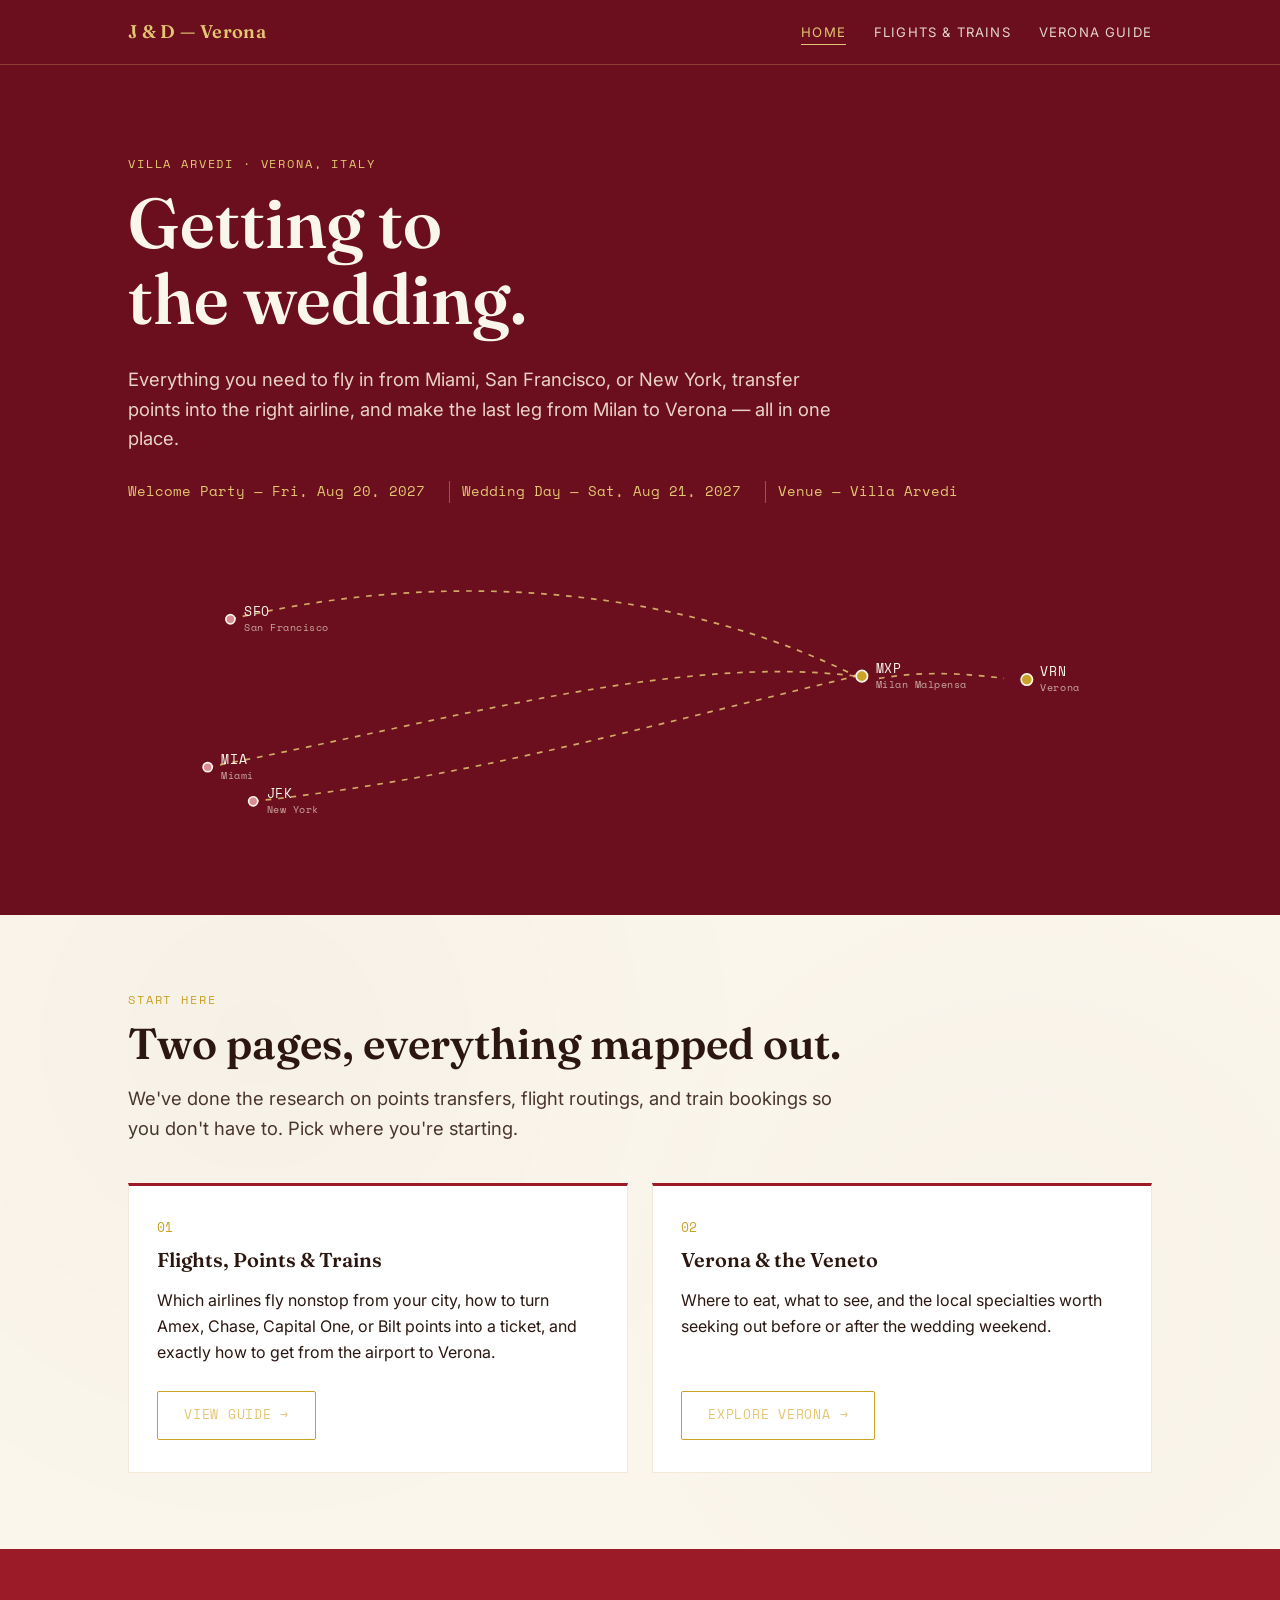
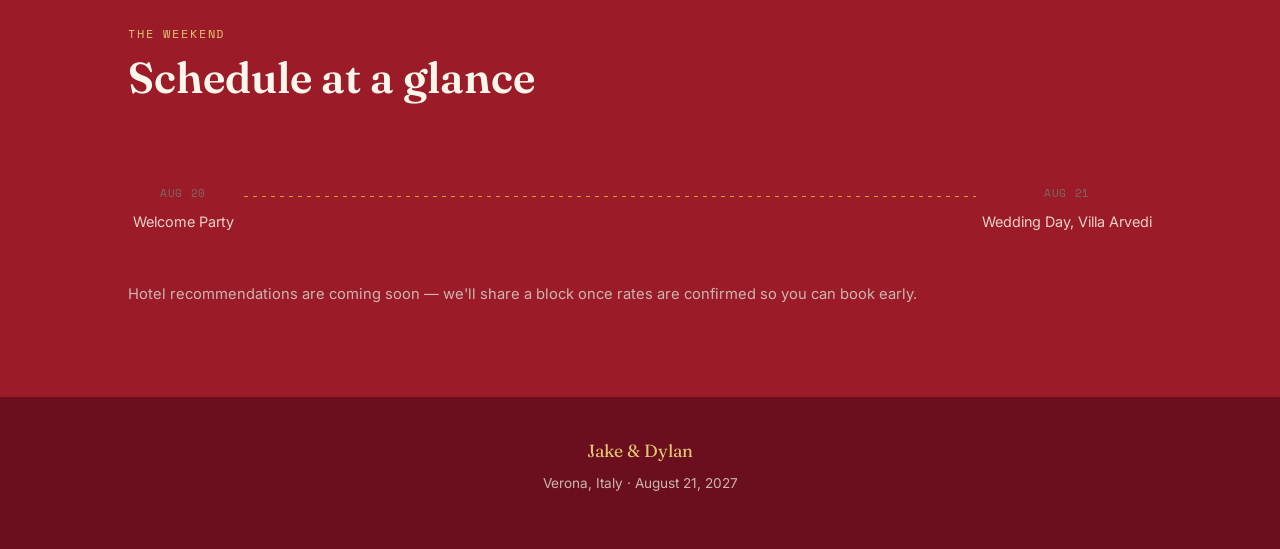
==== index.html @ f6b2df25 "Add wedding site files from Claude.ai session - Homepage with route map and schedule timeline - Trav" ====
<!DOCTYPE html>
<html lang="en">
<head>
<meta charset="UTF-8">
<meta name="viewport" content="width=device-width, initial-scale=1.0">
<title>Jake &amp; Dylan — Verona, 2027</title>
<link rel="stylesheet" href="style.css">
</head>
<body>

<nav class="site-nav">
  <div class="wrap">
    <a href="index.html" class="brand">J &amp; D — Verona</a>
    <button class="nav-toggle" id="navToggle" aria-label="Menu">Menu</button>
    <ul class="nav-links" id="navLinks">
      <li><a href="index.html" class="active">Home</a></li>
      <li><a href="travel.html">Flights &amp; Trains</a></li>
      <li><a href="verona-guide.html">Verona Guide</a></li>
    </ul>
  </div>
</nav>

<header class="hero">
  <div class="wrap">
    <p class="eyebrow on-dark">Villa Arvedi · Verona, Italy</p>
    <h1>Getting to<br>the wedding.</h1>
    <p class="lede" style="color:#e9d3c8; margin-top:18px;">Everything you need to fly in from Miami, San Francisco, or New York, transfer points into the right airline, and make the last leg from Milan to Verona — all in one place.</p>
    <div class="hero-dates">
      <span>Welcome Party — Fri, Aug 20, 2027</span>
      <span>Wedding Day — Sat, Aug 21, 2027</span>
      <span>Venue — Villa Arvedi</span>
    </div>

    <svg class="route-map" viewBox="0 0 900 260" xmlns="http://www.w3.org/2000/svg" role="img" aria-label="Flight paths from Miami, San Francisco, and New York to Milan, then train to Verona">
      <path class="path" d="M 90 60 C 300 10, 500 40, 640 110" />
      <path class="path" d="M 70 190 C 280 150, 480 90, 640 110" />
      <path class="path" d="M 110 220 C 300 200, 470 150, 640 110" />
      <path class="path" d="M 660 112 C 700 105, 740 108, 770 112" stroke-dasharray="2 4" />

      <g class="pin"><circle cx="90" cy="60" r="4"/><text x="102" y="57">SFO</text><text class="sub" x="102" y="70">San Francisco</text></g>
      <g class="pin"><circle cx="70" cy="190" r="4"/><text x="82" y="187">MIA</text><text class="sub" x="82" y="200">Miami</text></g>
      <g class="pin"><circle cx="110" cy="220" r="4"/><text x="122" y="217">JFK</text><text class="sub" x="122" y="230">New York</text></g>

      <g class="pin dest"><circle cx="645" cy="110" r="5"/><text x="657" y="107">MXP</text><text class="sub" x="657" y="120">Milan Malpensa</text></g>
      <g class="pin dest"><circle cx="790" cy="113" r="5"/><text x="802" y="110">VRN</text><text class="sub" x="802" y="123">Verona</text></g>
    </svg>
  </div>
</header>

<section class="paper-texture">
  <div class="wrap">
    <p class="eyebrow">Start here</p>
    <h2>Two pages, everything mapped out.</h2>
    <p class="lede">We've done the research on points transfers, flight routings, and train bookings so you don't have to. Pick where you're starting.</p>

    <div class="hub-grid">
      <a href="travel.html" class="hub-card">
        <span class="num">01</span>
        <h3>Flights, Points &amp; Trains</h3>
        <p>Which airlines fly nonstop from your city, how to turn Amex, Chase, Capital One, or Bilt points into a ticket, and exactly how to get from the airport to Verona.</p>
        <span class="btn" style="margin-top:auto; align-self:flex-start;">View guide →</span>
      </a>
      <a href="verona-guide.html" class="hub-card">
        <span class="num">02</span>
        <h3>Verona &amp; the Veneto</h3>
        <p>Where to eat, what to see, and the local specialties worth seeking out before or after the wedding weekend.</p>
        <span class="btn" style="margin-top:auto; align-self:flex-start;">Explore Verona →</span>
      </a>
    </div>
  </div>
</section>

<section class="section-dark">
  <div class="wrap">
    <p class="eyebrow on-dark">The weekend</p>
    <h2>Schedule at a glance</h2>
    <div class="route-timeline" style="margin-top:44px;">
      <div class="rt-node">
        <div class="code">FRI</div>
        <div class="label">Aug 20</div>
        <p style="font-family:var(--body); font-size:0.9rem; margin-top:8px; color:#e9d3c8;">Welcome Party</p>
      </div>
      <div class="rt-connector"></div>
      <div class="rt-node">
        <div class="code">SAT</div>
        <div class="label">Aug 21</div>
        <p style="font-family:var(--body); font-size:0.9rem; margin-top:8px; color:#e9d3c8;">Wedding Day, Villa Arvedi</p>
      </div>
    </div>
    <p class="pass-note" style="color:#cbb6ae;">Hotel recommendations are coming soon — we'll share a block once rates are confirmed so you can book early.</p>
  </div>
</section>

<footer>
  <div class="wrap">
    <p class="brand-mini">Jake &amp; Dylan</p>
    <p>Verona, Italy · August 21, 2027</p>
  </div>
</footer>

<script>
  document.getElementById('navToggle').addEventListener('click', function(){
    document.getElementById('navLinks').classList.toggle('open');
  });
</script>

</body>
</html>
---- style.css ----
/* ===== Jake & Dylan · Verona 2027 — shared design system ===== */

@import url('https://fonts.googleapis.com/css2?family=Fraunces:ital,opsz,wght@0,9..144,300;0,9..144,450;0,9..144,600;0,9..144,700;1,9..144,500&family=Inter:wght@400;500;600&family=Space+Mono:wght@400;700&display=swap');

:root{
  --bordeaux-deep:#6B0F1E;
  --bordeaux:#9C1B28;
  --bordeaux-bright:#C4293A;
  --paper:#FBF6EC;
  --paper-dim:#F2E9D8;
  --ink:#2B1710;
  --gold:#C9A227;
  --gold-soft:#E3C572;
  --rose:#D98A93;
  --white:#FFFFFF;

  --display:'Fraunces', serif;
  --body:'Inter', sans-serif;
  --mono:'Space Mono', monospace;

  --radius:2px;
  --max:1080px;
}

*{box-sizing:border-box;}
html{scroll-behavior:smooth;}
body{
  margin:0;
  background:var(--paper);
  color:var(--ink);
  font-family:var(--body);
  line-height:1.6;
  -webkit-font-smoothing:antialiased;
}

a{color:inherit;}

img{max-width:100%;display:block;}

.wrap{max-width:var(--max);margin:0 auto;padding:0 28px;}

/* ---------- Texture ---------- */
.paper-texture{
  background-image:
    radial-gradient(circle at 20% 20%, rgba(43,23,16,0.025) 0, transparent 45%),
    radial-gradient(circle at 80% 60%, rgba(43,23,16,0.02) 0, transparent 40%);
}

/* ---------- Nav ---------- */
.site-nav{
  background:var(--bordeaux-deep);
  color:var(--paper);
  position:sticky;
  top:0;
  z-index:50;
  border-bottom:1px solid rgba(227,197,114,0.25);
}
.site-nav .wrap{
  display:flex;
  align-items:center;
  justify-content:space-between;
  height:64px;
}
.brand{
  font-family:var(--display);
  font-weight:600;
  font-size:1.15rem;
  letter-spacing:0.02em;
  text-decoration:none;
  color:var(--gold-soft);
}
.nav-links{
  display:flex;
  gap:28px;
  list-style:none;
  margin:0;
  padding:0;
}
.nav-links a{
  text-decoration:none;
  font-size:0.82rem;
  letter-spacing:0.09em;
  text-transform:uppercase;
  color:var(--paper);
  opacity:0.85;
  transition:opacity .2s, color .2s;
  padding-bottom:4px;
  border-bottom:1px solid transparent;
}
.nav-links a:hover, .nav-links a.active{
  opacity:1;
  color:var(--gold-soft);
  border-bottom-color:var(--gold-soft);
}
.nav-toggle{display:none;}

@media(max-width:720px){
  .nav-links{
    position:fixed;
    inset:64px 0 auto 0;
    flex-direction:column;
    background:var(--bordeaux-deep);
    padding:20px 28px 28px;
    gap:16px;
    transform:translateY(-120%);
    transition:transform .3s ease;
    border-bottom:1px solid rgba(227,197,114,0.25);
  }
  .nav-links.open{transform:translateY(0);}
  .nav-toggle{
    display:block;
    background:none;
    border:1px solid var(--gold-soft);
    color:var(--gold-soft);
    font-size:0.7rem;
    letter-spacing:0.08em;
    text-transform:uppercase;
    padding:8px 12px;
    border-radius:var(--radius);
  }
}

/* ---------- Eyebrow / labels ---------- */
.eyebrow{
  font-family:var(--mono);
  font-size:0.72rem;
  letter-spacing:0.16em;
  text-transform:uppercase;
  color:var(--gold);
}
.eyebrow.on-dark{color:var(--gold-soft);}

/* ---------- Headings ---------- */
h1,h2,h3{
  font-family:var(--display);
  margin:0 0 0.4em;
  font-weight:600;
  line-height:1.08;
}
h1{font-size:clamp(2.6rem,6vw,4.4rem); font-weight:600;}
h2{font-size:clamp(1.9rem,4vw,2.7rem);}
h3{font-size:1.25rem;}
p{margin:0 0 1em;}
.lede{font-size:1.15rem; color:#4a352c; max-width:60ch;}

/* ---------- Sections ---------- */
section{padding:76px 0;}
.section-dark{background:var(--bordeaux); color:var(--paper);}
.section-dark h2, .section-dark h3{color:var(--paper);}
.section-dark .lede{color:#e9d3c8;}
.section-line{
  height:1px;
  background:linear-gradient(90deg, transparent, var(--gold), transparent);
  margin:0;
}

/* ---------- Hero ---------- */
.hero{
  background:var(--bordeaux-deep);
  color:var(--paper);
  position:relative;
  overflow:hidden;
  padding:90px 0 60px;
}
.hero .wrap{position:relative; z-index:2;}
.hero-dates{
  display:flex;
  gap:24px;
  flex-wrap:wrap;
  margin-top:28px;
  font-family:var(--mono);
  font-size:0.85rem;
  color:var(--gold-soft);
}
.hero-dates span{border-left:1px solid rgba(227,197,114,0.4); padding-left:12px;}
.hero-dates span:first-child{border-left:none; padding-left:0;}

.route-map{width:100%; height:auto; margin-top:48px;}
.route-map .path{
  fill:none;
  stroke:var(--gold-soft);
  stroke-width:1.5;
  stroke-dasharray:5 6;
  opacity:0.85;
}
.route-map .pin circle{fill:var(--rose); stroke:var(--paper); stroke-width:1.5;}
.route-map .pin.dest circle{fill:var(--gold);}
.route-map text{
  font-family:var(--mono);
  fill:var(--paper);
  font-size:11px;
  letter-spacing:0.05em;
}
.route-map .sub{fill:#c9a8a0; font-size:9px;}

/* ---------- Buttons ---------- */
.btn{
  display:inline-block;
  font-family:var(--mono);
  font-size:0.8rem;
  letter-spacing:0.06em;
  text-transform:uppercase;
  text-decoration:none;
  padding:13px 26px;
  border-radius:var(--radius);
  border:1px solid var(--gold);
  color:var(--gold-soft);
  transition:background .2s, color .2s;
}
.btn:hover{background:var(--gold); color:var(--bordeaux-deep);}
.btn.solid{background:var(--gold); color:var(--bordeaux-deep);}
.btn.solid:hover{background:var(--gold-soft);}

/* ---------- Cards grid (hub) ---------- */
.hub-grid{
  display:grid;
  grid-template-columns:repeat(auto-fit,minmax(260px,1fr));
  gap:24px;
  margin-top:40px;
}
.hub-card{
  background:var(--white);
  border:1px solid var(--paper-dim);
  border-top:3px solid var(--bordeaux);
  padding:32px 28px;
  text-decoration:none;
  color:var(--ink);
  display:flex;
  flex-direction:column;
  gap:10px;
  transition:transform .25s ease, box-shadow .25s ease;
}
.hub-card:hover{transform:translateY(-4px); box-shadow:0 18px 30px -18px rgba(74,15,28,0.35);}
.hub-card .num{font-family:var(--mono); color:var(--gold); font-size:0.8rem;}

/* ---------- Boarding pass ---------- */
.pass{
  display:grid;
  grid-template-columns:1fr auto;
  background:var(--white);
  border:1px solid var(--paper-dim);
  box-shadow:0 10px 24px -18px rgba(43,23,16,0.4);
  margin-bottom:26px;
  position:relative;
}
.pass::before, .pass::after{
  content:"";
  position:absolute;
  width:20px;height:20px;
  background:var(--paper);
  border-radius:50%;
  top:50%; transform:translateY(-50%);
}
.pass::before{left:calc(76% - 10px);}
.pass::after{left:calc(76% - 10px); display:none;}
.pass-main{padding:26px 30px;}
.pass-stub{
  padding:26px 20px;
  border-left:2px dashed var(--paper-dim);
  display:flex;
  flex-direction:column;
  justify-content:center;
  align-items:center;
  gap:6px;
  font-family:var(--mono);
  background:var(--paper);
  min-width:150px;
}
.pass-route{
  display:flex;
  align-items:center;
  gap:14px;
  font-family:var(--mono);
  font-size:1.6rem;
  color:var(--bordeaux);
  margin-bottom:6px;
}
.pass-route .arrow{color:var(--gold); font-size:1.1rem;}
.pass-issuer{
  font-family:var(--mono);
  font-size:0.72rem;
  letter-spacing:0.12em;
  text-transform:uppercase;
  color:var(--gold);
  margin-bottom:4px;
}
.pass-ratio{
  font-family:var(--mono);
  font-size:0.95rem;
  color:var(--bordeaux);
}
.pass-ratio-label{font-size:0.65rem; letter-spacing:0.1em; text-transform:uppercase; color:#7a6a60;}
.pass-note{font-size:0.92rem; color:#4a352c; margin-top:10px;}
.tag{
  display:inline-block;
  font-family:var(--mono);
  font-size:0.68rem;
  letter-spacing:0.08em;
  text-transform:uppercase;
  padding:3px 9px;
  border:1px solid var(--bordeaux);
  color:var(--bordeaux);
  margin-right:6px;
  margin-top:8px;
  border-radius:var(--radius);
}
.tag.gold{border-color:var(--gold); color:#8a6d10;}

@media(max-width:640px){
  .pass{grid-template-columns:1fr;}
  .pass-stub{border-left:none; border-top:2px dashed var(--paper-dim); flex-direction:row; justify-content:space-between;}
  .pass::before{display:none;}
}

/* ---------- Tabs ---------- */
.tabs{display:flex; gap:6px; margin:44px 0 30px; flex-wrap:wrap; border-bottom:1px solid var(--paper-dim);}
.tab-btn{
  background:none;
  border:none;
  font-family:var(--mono);
  font-size:0.8rem;
  letter-spacing:0.06em;
  text-transform:uppercase;
  color:#8a7568;
  padding:12px 4px;
  margin-right:26px;
  cursor:pointer;
  border-bottom:2px solid transparent;
}
.tab-btn.active{color:var(--bordeaux); border-bottom-color:var(--gold);}
.tab-panel{display:none;}
.tab-panel.active{display:block;}

/* ---------- Callout ---------- */
.callout{
  background:var(--paper-dim);
  border-left:3px solid var(--gold);
  padding:20px 24px;
  margin:32px 0;
  font-size:0.95rem;
}
.callout strong{color:var(--bordeaux);}

/* ---------- Steps ---------- */
.steps{list-style:none; margin:0; padding:0; counter-reset:step;}
.steps li{
  counter-increment:step;
  display:grid;
  grid-template-columns:44px 1fr;
  gap:16px;
  padding:18px 0;
  border-top:1px solid var(--paper-dim);
}
.steps li:first-child{border-top:none;}
.steps li::before{
  content:counter(step);
  font-family:var(--mono);
  font-size:0.85rem;
  color:var(--gold-soft);
  background:var(--bordeaux);
  width:32px;height:32px;
  border-radius:50%;
  display:flex; align-items:center; justify-content:center;
}

/* ---------- Timeline (train route) ---------- */
.route-timeline{
  display:flex;
  align-items:center;
  gap:0;
  flex-wrap:wrap;
  margin:36px 0;
}
.rt-node{
  text-align:center;
  font-family:var(--mono);
  min-width:110px;
}
.rt-node .code{font-size:1.5rem; color:var(--bordeaux); font-weight:700;}
.rt-node .label{font-size:0.7rem; color:#7a6a60; text-transform:uppercase; letter-spacing:0.06em;}
.rt-connector{
  flex:1;
  min-width:70px;
  height:1px;
  background:repeating-linear-gradient(90deg, var(--gold), var(--gold) 4px, transparent 4px, transparent 9px);
  position:relative;
  margin:0 6px;
}
.rt-connector .time{
  position:absolute;
  top:-22px;
  left:50%;
  transform:translateX(-50%);
  font-family:var(--mono);
  font-size:0.68rem;
  color:var(--gold);
  white-space:nowrap;
}

/* ---------- Comparison table ---------- */
.table-wrap{overflow-x:auto; margin:20px 0;}
table{width:100%; border-collapse:collapse; font-size:0.92rem;}
th,td{text-align:left; padding:12px 14px; border-bottom:1px solid var(--paper-dim);}
th{font-family:var(--mono); font-size:0.7rem; letter-spacing:0.08em; text-transform:uppercase; color:var(--bordeaux);}

/* ---------- Footer ---------- */
footer{
  background:var(--bordeaux-deep);
  color:#cbb6ae;
  padding:40px 0;
  text-align:center;
  font-size:0.85rem;
}
footer .brand-mini{font-family:var(--display); color:var(--gold-soft); font-size:1.1rem; margin-bottom:8px;}
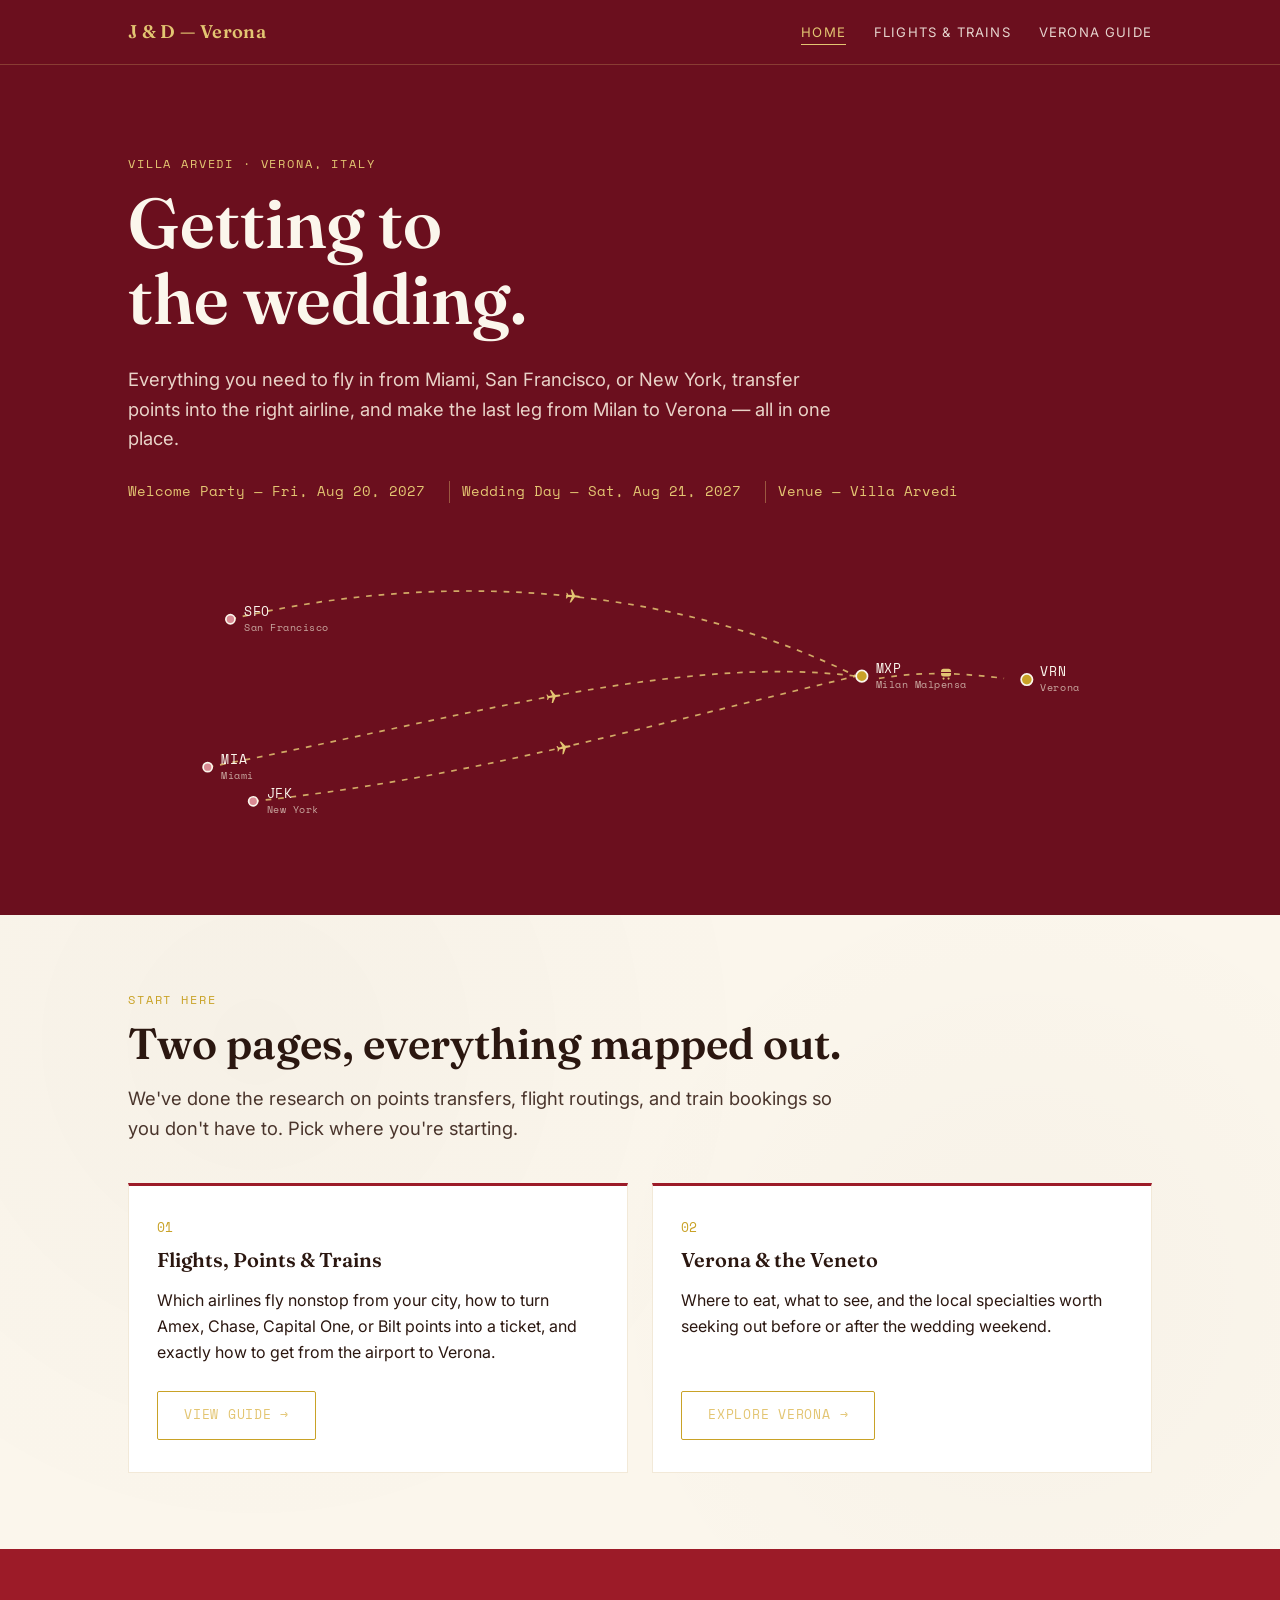
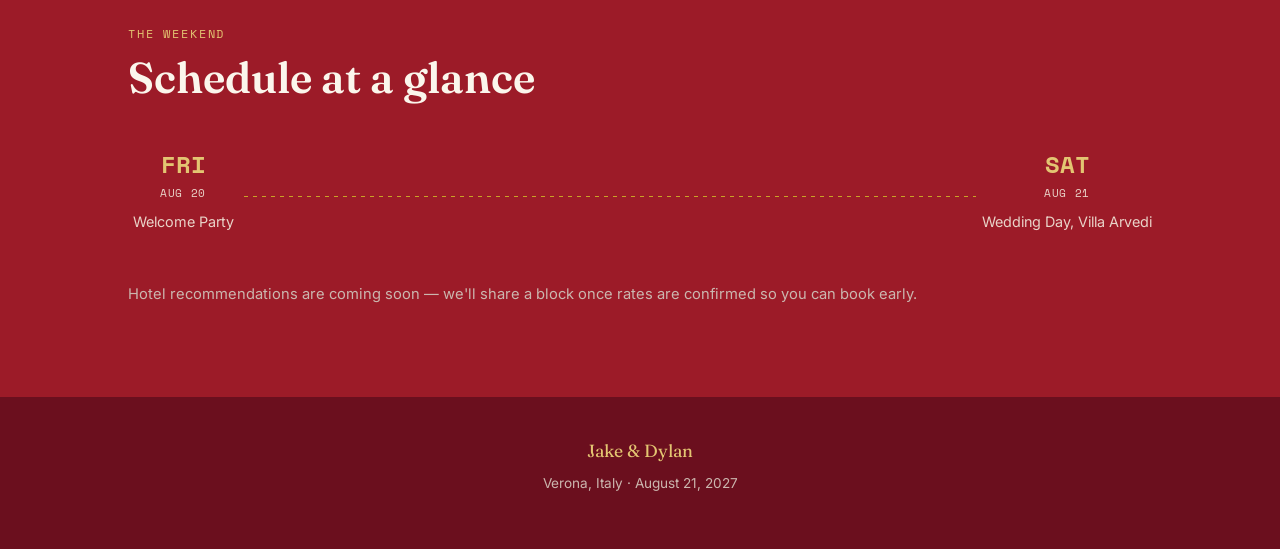
==== commit c8afacba: "Add Hotels placeholder tab, route map transit icons, remaining audit polish - travel.html: remove ou" ====
--- a/index.html
+++ b/index.html
@@ -36,6 +36,16 @@
       <path class="path" d="M 70 190 C 280 150, 480 90, 640 110" />
       <path class="path" d="M 110 220 C 300 200, 470 150, 640 110" />
       <path class="path" d="M 660 112 C 700 105, 740 108, 770 112" stroke-dasharray="2 4" />
+
+      <g class="transit-icon" transform="translate(391,40) rotate(95) scale(0.6) translate(-12,-12)" aria-hidden="true"><path d="M21,16V14L13,9V3.5C13,2.67 12.33,2 11.5,2C10.67,2 10,2.67 10,3.5V9L2,14V16L10,13.5V19L7.5,20.5V22L11.5,21L15.5,22V20.5L13,19V13.5L21,16Z"/></g>
+      <g class="transit-icon" transform="translate(374,128) rotate(82) scale(0.6) translate(-12,-12)" aria-hidden="true"><path d="M21,16V14L13,9V3.5C13,2.67 12.33,2 11.5,2C10.67,2 10,2.67 10,3.5V9L2,14V16L10,13.5V19L7.5,20.5V22L11.5,21L15.5,22V20.5L13,19V13.5L21,16Z"/></g>
+      <g class="transit-icon" transform="translate(383,173) rotate(78) scale(0.6) translate(-12,-12)" aria-hidden="true"><path d="M21,16V14L13,9V3.5C13,2.67 12.33,2 11.5,2C10.67,2 10,2.67 10,3.5V9L2,14V16L10,13.5V19L7.5,20.5V22L11.5,21L15.5,22V20.5L13,19V13.5L21,16Z"/></g>
+      <g class="transit-icon transit-icon-train" transform="translate(719,108) scale(0.55) translate(-12,-12)" aria-hidden="true">
+        <rect x="4" y="4" width="16" height="12" rx="4"/>
+        <rect class="train-window" x="4" y="9" width="16" height="1.6"/>
+        <circle cx="8" cy="19.5" r="1.7"/>
+        <circle cx="16" cy="19.5" r="1.7"/>
+      </g>
 
       <g class="pin"><circle cx="90" cy="60" r="4"/><text x="102" y="57">SFO</text><text class="sub" x="102" y="70">San Francisco</text></g>
       <g class="pin"><circle cx="70" cy="190" r="4"/><text x="82" y="187">MIA</text><text class="sub" x="82" y="200">Miami</text></g>
--- a/style.css
+++ b/style.css
@@ -192,6 +192,10 @@
   letter-spacing:0.05em;
 }
 .route-map .sub{fill:#c9a8a0; font-size:9px;}
+.route-map .transit-icon path,
+.route-map .transit-icon rect,
+.route-map .transit-icon circle{fill:var(--gold-soft);}
+.route-map .transit-icon .train-window{fill:var(--bordeaux-deep);}
 
 /* ---------- Buttons ---------- */
 .btn{
@@ -284,6 +288,14 @@
   color:var(--gold);
   margin-bottom:4px;
 }
+.pass-issuer-row{
+  display:flex;
+  align-items:center;
+  gap:10px;
+  margin-bottom:4px;
+}
+.pass-issuer-row .pass-issuer{margin-bottom:0;}
+.issuer-logo{height:24px; width:auto; max-width:130px; object-fit:contain; flex-shrink:0;}
 .pass-ratio{
   font-family:var(--mono);
   font-size:0.95rem;
@@ -378,6 +390,8 @@
 }
 .rt-node .code{font-size:1.5rem; color:var(--bordeaux); font-weight:700;}
 .rt-node .label{font-size:0.7rem; color:#7a6a60; text-transform:uppercase; letter-spacing:0.06em;}
+.section-dark .rt-node .code{color:var(--gold-soft);}
+.section-dark .rt-node .label{color:#e9d3c8;}
 .rt-connector{
   flex:1;
   min-width:70px;
@@ -403,6 +417,57 @@
 th,td{text-align:left; padding:12px 14px; border-bottom:1px solid var(--paper-dim);}
 th{font-family:var(--mono); font-size:0.7rem; letter-spacing:0.08em; text-transform:uppercase; color:var(--bordeaux);}
 
+/* ---------- Spot cards (Verona guide) ---------- */
+.spot-grid{
+  display:grid;
+  grid-template-columns:repeat(auto-fit,minmax(280px,1fr));
+  gap:28px;
+  margin-top:40px;
+}
+.spot-card{
+  background:var(--white);
+  border:1px solid var(--paper-dim);
+  display:flex;
+  flex-direction:column;
+  overflow:hidden;
+  transition:transform .25s ease, box-shadow .25s ease;
+}
+.spot-card:hover{transform:translateY(-4px); box-shadow:0 18px 30px -18px rgba(74,15,28,0.35);}
+.spot-media{position:relative; aspect-ratio:4/3; background:var(--bordeaux-deep); overflow:hidden;}
+.spot-media img{width:100%; height:100%; object-fit:cover;}
+.spot-stamp{
+  width:100%; height:100%;
+  display:flex; flex-direction:column; align-items:center; justify-content:center; gap:10px;
+  background:
+    radial-gradient(circle at 30% 20%, rgba(227,197,114,0.1) 0, transparent 45%),
+    var(--bordeaux-deep);
+}
+.spot-stamp .ring{
+  width:72px; height:72px;
+  border:2px dashed var(--gold-soft);
+  border-radius:50%;
+  display:flex; align-items:center; justify-content:center;
+}
+.spot-stamp svg{width:30px; height:30px; stroke:var(--gold-soft); fill:none; stroke-width:1.5;}
+.spot-stamp .stamp-label{
+  font-family:var(--mono); font-size:0.62rem; letter-spacing:0.14em; text-transform:uppercase; color:var(--gold-soft); opacity:0.85;
+}
+.spot-body{padding:22px 24px 26px; display:flex; flex-direction:column; gap:8px; flex:1;}
+.spot-card .spot-name{font-family:var(--display); font-size:1.15rem; font-weight:600; margin:0; color:var(--ink);}
+.spot-desc{font-size:0.9rem; color:#4a352c; margin:0; flex:1;}
+.spot-tags{margin-top:2px;}
+.spot-map{
+  margin-top:16px;
+  display:inline-flex; align-items:center; gap:6px;
+  font-family:var(--mono); font-size:0.72rem; letter-spacing:0.06em; text-transform:uppercase;
+  color:var(--bordeaux); text-decoration:none; align-self:flex-start;
+  border-bottom:1px solid var(--bordeaux);
+  padding-bottom:2px;
+  transition:color .2s, border-color .2s;
+}
+.spot-map:hover{color:var(--bordeaux-bright); border-color:var(--bordeaux-bright);}
+.spot-map svg{width:12px; height:12px;}
+
 /* ---------- Footer ---------- */
 footer{
   background:var(--bordeaux-deep);
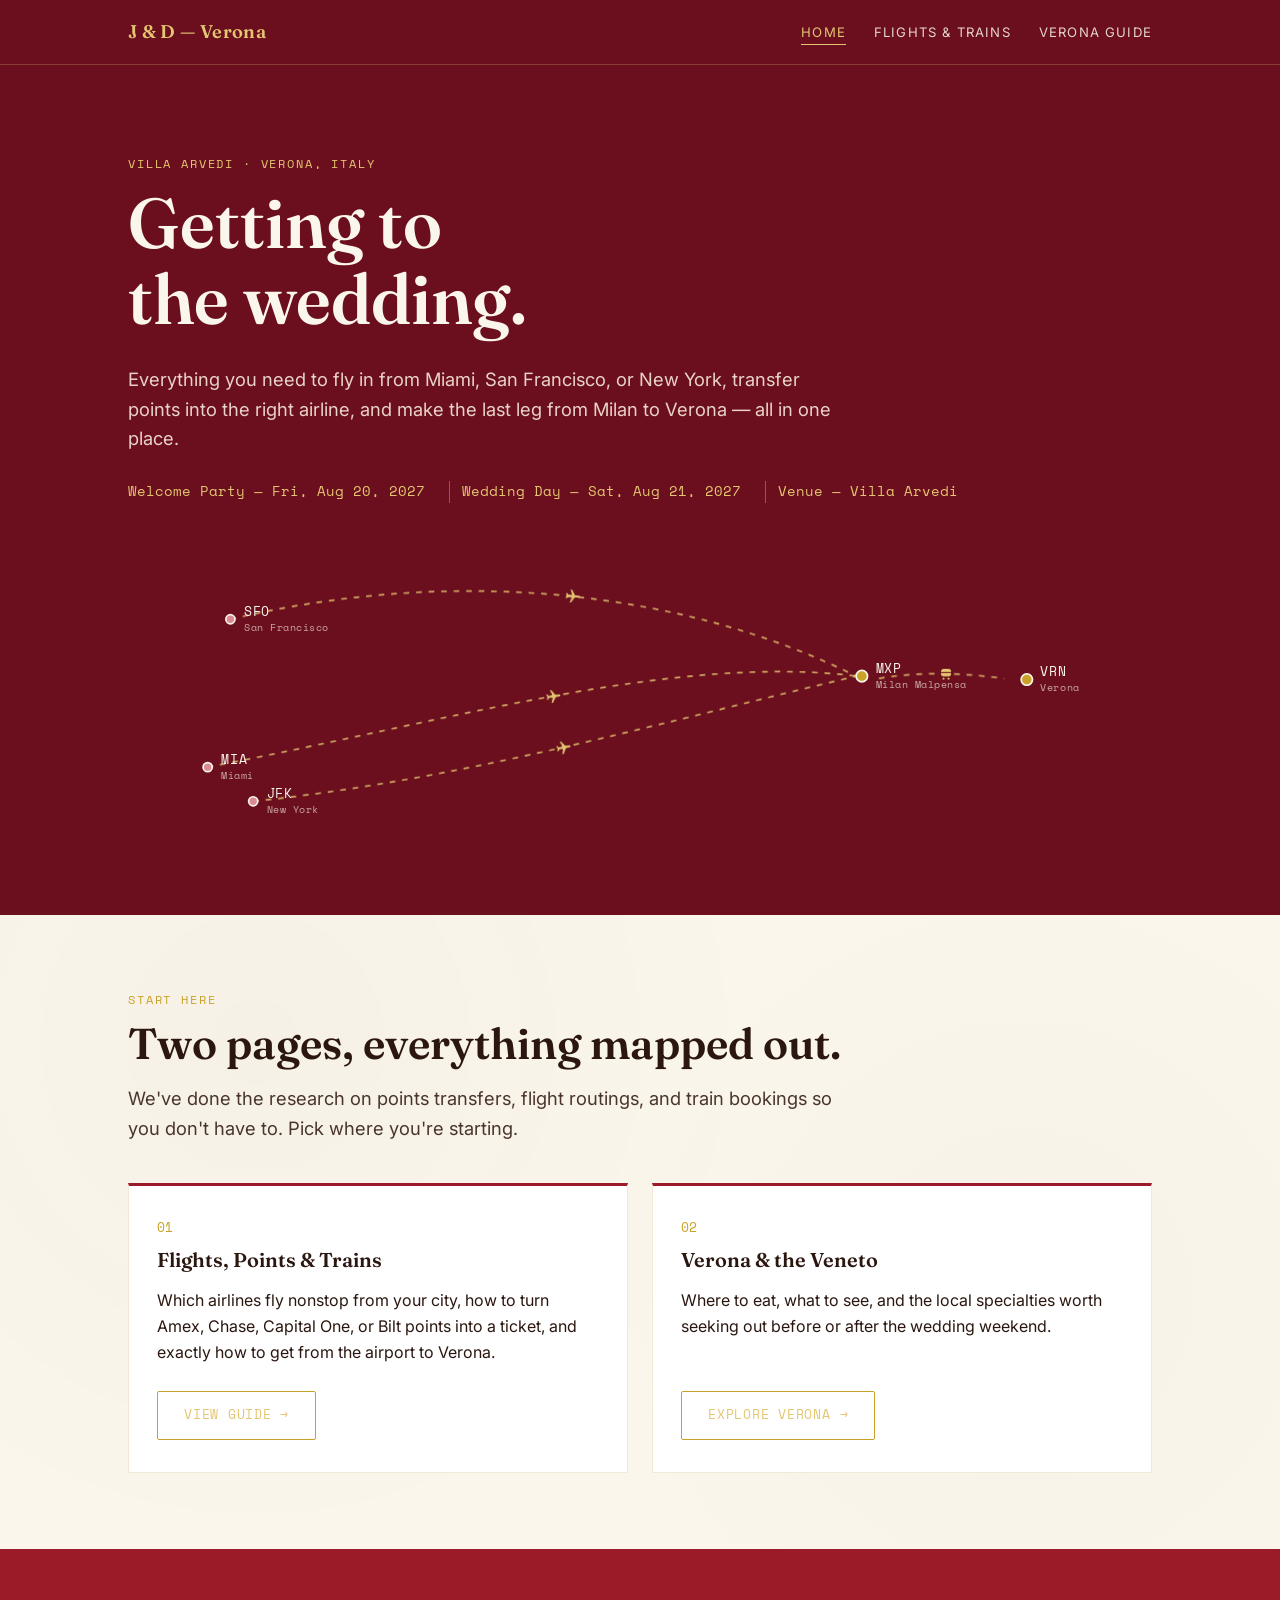
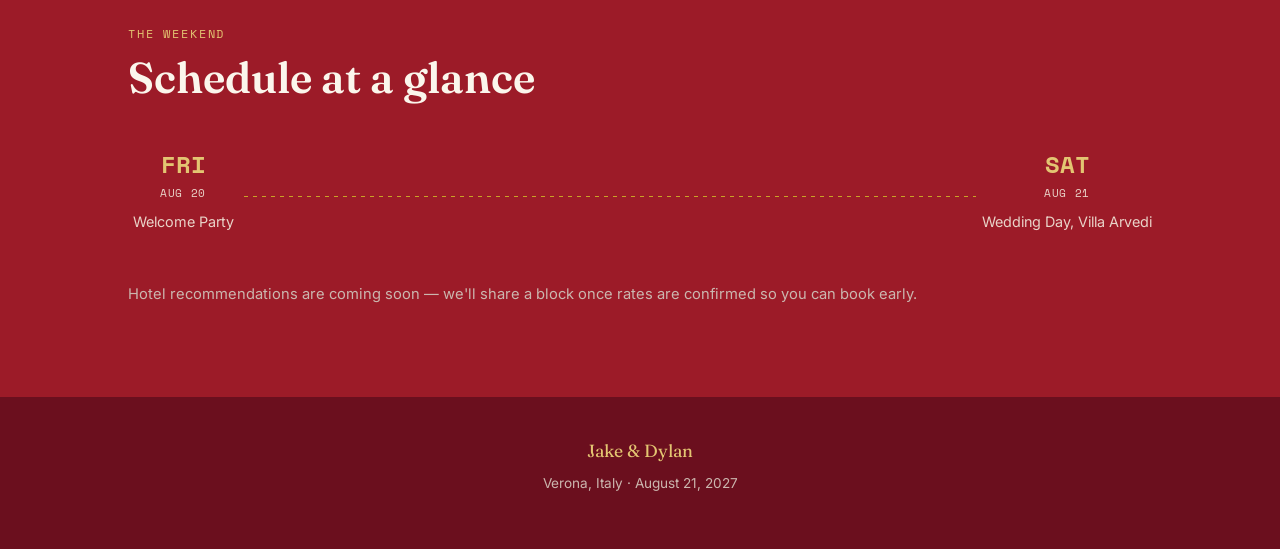
==== commit ae1c4cd7: "Add subtle scroll animations, replace two closed wine bars - Consolidate duplicated inline scripts i" ====
--- a/index.html
+++ b/index.html
@@ -108,11 +108,7 @@
   </div>
 </footer>
 
-<script>
-  document.getElementById('navToggle').addEventListener('click', function(){
-    document.getElementById('navLinks').classList.toggle('open');
-  });
-</script>
+<script src="main.js"></script>
 
 </body>
 </html>
--- a/style.css
+++ b/style.css
@@ -115,7 +115,8 @@
     font-size:0.7rem;
     letter-spacing:0.08em;
     text-transform:uppercase;
-    padding:8px 12px;
+    padding:13px 16px;
+    min-height:44px;
     border-radius:var(--radius);
   }
 }
@@ -181,7 +182,15 @@
   stroke:var(--gold-soft);
   stroke-width:1.5;
   stroke-dasharray:5 6;
-  opacity:0.85;
+  animation:route-draw 1.6s ease-out both;
+}
+.route-map .path:nth-of-type(1){animation-delay:.15s;}
+.route-map .path:nth-of-type(2){animation-delay:.4s;}
+.route-map .path:nth-of-type(3){animation-delay:.65s;}
+.route-map .path:nth-of-type(4){animation-delay:1.05s;}
+@keyframes route-draw{
+  from{stroke-dashoffset:220; opacity:0;}
+  to{stroke-dashoffset:0; opacity:0.85;}
 }
 .route-map .pin circle{fill:var(--rose); stroke:var(--paper); stroke-width:1.5;}
 .route-map .pin.dest circle{fill:var(--gold);}
@@ -196,6 +205,15 @@
 .route-map .transit-icon rect,
 .route-map .transit-icon circle{fill:var(--gold-soft);}
 .route-map .transit-icon .train-window{fill:var(--bordeaux-deep);}
+.route-map .transit-icon{animation:icon-pop .5s ease-out both;}
+.route-map .transit-icon:nth-of-type(1){animation-delay:1.55s;}
+.route-map .transit-icon:nth-of-type(2){animation-delay:1.8s;}
+.route-map .transit-icon:nth-of-type(3){animation-delay:2.05s;}
+.route-map .transit-icon:nth-of-type(4){animation-delay:2.45s;}
+@keyframes icon-pop{
+  from{opacity:0; scale:0.5;}
+  to{opacity:1; scale:1;}
+}
 
 /* ---------- Buttons ---------- */
 .btn{
@@ -457,15 +475,19 @@
 .spot-desc{font-size:0.9rem; color:#4a352c; margin:0; flex:1;}
 .spot-tags{margin-top:2px;}
 .spot-map{
-  margin-top:16px;
+  margin:8px -4px 0;
+  padding:11px 4px;
+  min-height:44px;
+  box-sizing:border-box;
   display:inline-flex; align-items:center; gap:6px;
   font-family:var(--mono); font-size:0.72rem; letter-spacing:0.06em; text-transform:uppercase;
-  color:var(--bordeaux); text-decoration:none; align-self:flex-start;
-  border-bottom:1px solid var(--bordeaux);
-  padding-bottom:2px;
-  transition:color .2s, border-color .2s;
-}
-.spot-map:hover{color:var(--bordeaux-bright); border-color:var(--bordeaux-bright);}
+  color:var(--bordeaux);
+  text-decoration:underline;
+  text-underline-offset:3px;
+  align-self:flex-start;
+  transition:color .2s;
+}
+.spot-map:hover{color:var(--bordeaux-bright);}
 .spot-map svg{width:12px; height:12px;}
 
 /* ---------- Footer ---------- */
@@ -477,3 +499,22 @@
   font-size:0.85rem;
 }
 footer .brand-mini{font-family:var(--display); color:var(--gold-soft); font-size:1.1rem; margin-bottom:8px;}
+
+/* ---------- Scroll reveal (hub cards, spot cards, boarding passes) ---------- */
+.reveal{transition:opacity .6s ease-out, translate .6s ease-out;}
+.reveal.reveal-hidden{opacity:0; translate:0 18px;}
+
+/* ---------- Boarding-pass ratio "stamp" pop-in ---------- */
+.pass-ratio{
+  transition:scale .4s cubic-bezier(0.34,1.56,0.64,1), opacity .3s ease-out;
+  transition-delay:.25s;
+}
+.pass.reveal-hidden .pass-ratio{opacity:0; scale:0.6;}
+
+/* ---------- Reduced motion ---------- */
+@media (prefers-reduced-motion: reduce){
+  .route-map .path, .route-map .transit-icon{animation:none; opacity:0.85;}
+  .route-map .transit-icon{opacity:1;}
+  .reveal, .reveal.reveal-hidden{transition:none; opacity:1; translate:none;}
+  .pass-ratio, .pass.reveal-hidden .pass-ratio{transition:none; opacity:1; scale:1;}
+}
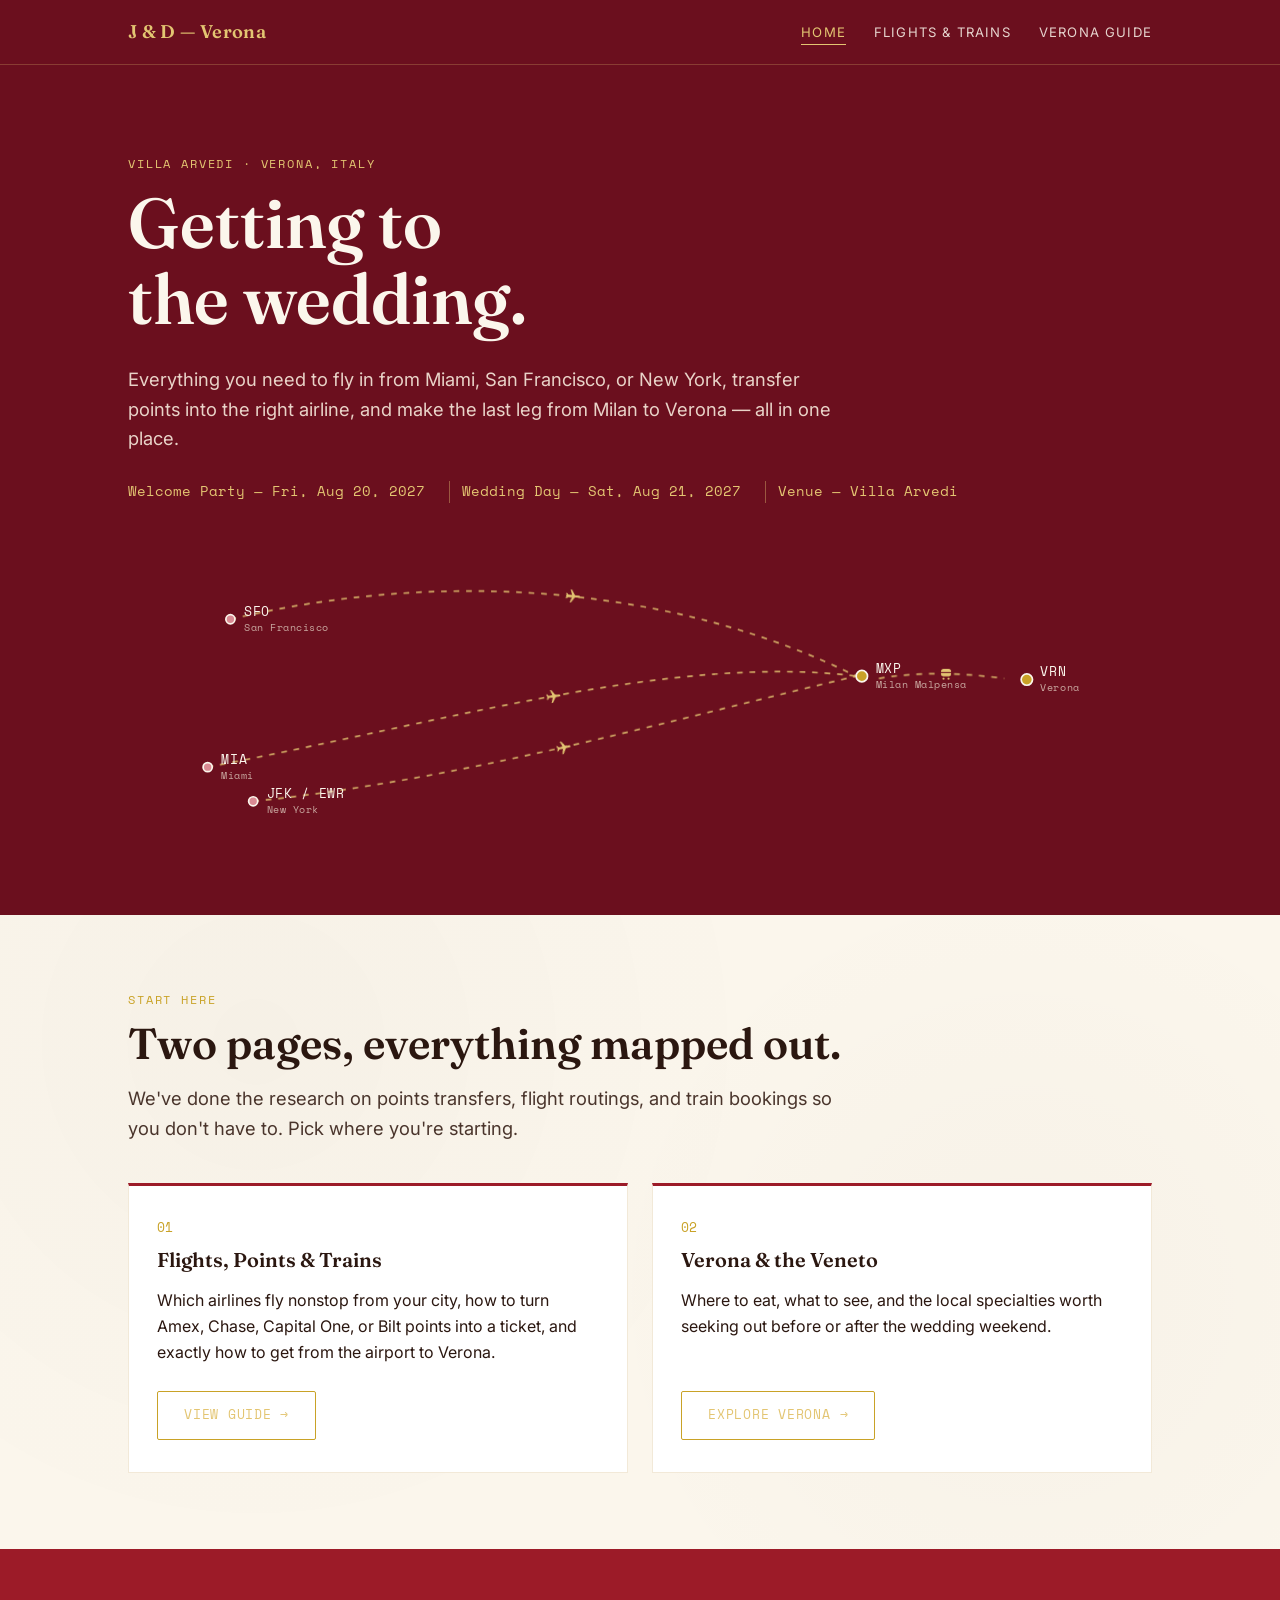
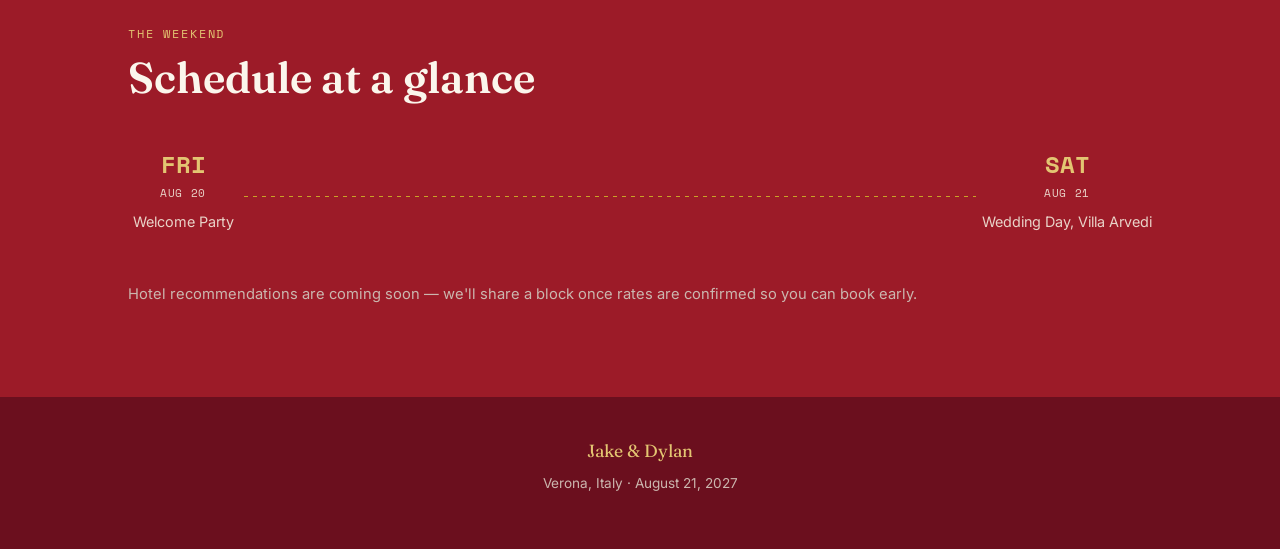
==== commit 98edc880: "Add Newark (EWR) as an NYC departure option alongside JFK - travel.html: add a fourth flights block " ====
--- a/index.html
+++ b/index.html
@@ -31,7 +31,7 @@
       <span>Venue — Villa Arvedi</span>
     </div>
 
-    <svg class="route-map" viewBox="0 0 900 260" xmlns="http://www.w3.org/2000/svg" role="img" aria-label="Flight paths from Miami, San Francisco, and New York to Milan, then train to Verona">
+    <svg class="route-map" viewBox="0 0 900 260" xmlns="http://www.w3.org/2000/svg" role="img" aria-label="Flight paths from Miami, San Francisco, and New York (JFK or Newark) to Milan, then train to Verona">
       <path class="path" d="M 90 60 C 300 10, 500 40, 640 110" />
       <path class="path" d="M 70 190 C 280 150, 480 90, 640 110" />
       <path class="path" d="M 110 220 C 300 200, 470 150, 640 110" />
@@ -49,7 +49,7 @@
 
       <g class="pin"><circle cx="90" cy="60" r="4"/><text x="102" y="57">SFO</text><text class="sub" x="102" y="70">San Francisco</text></g>
       <g class="pin"><circle cx="70" cy="190" r="4"/><text x="82" y="187">MIA</text><text class="sub" x="82" y="200">Miami</text></g>
-      <g class="pin"><circle cx="110" cy="220" r="4"/><text x="122" y="217">JFK</text><text class="sub" x="122" y="230">New York</text></g>
+      <g class="pin"><circle cx="110" cy="220" r="4"/><text x="122" y="217">JFK / EWR</text><text class="sub" x="122" y="230">New York</text></g>
 
       <g class="pin dest"><circle cx="645" cy="110" r="5"/><text x="657" y="107">MXP</text><text class="sub" x="657" y="120">Milan Malpensa</text></g>
       <g class="pin dest"><circle cx="790" cy="113" r="5"/><text x="802" y="110">VRN</text><text class="sub" x="802" y="123">Verona</text></g>
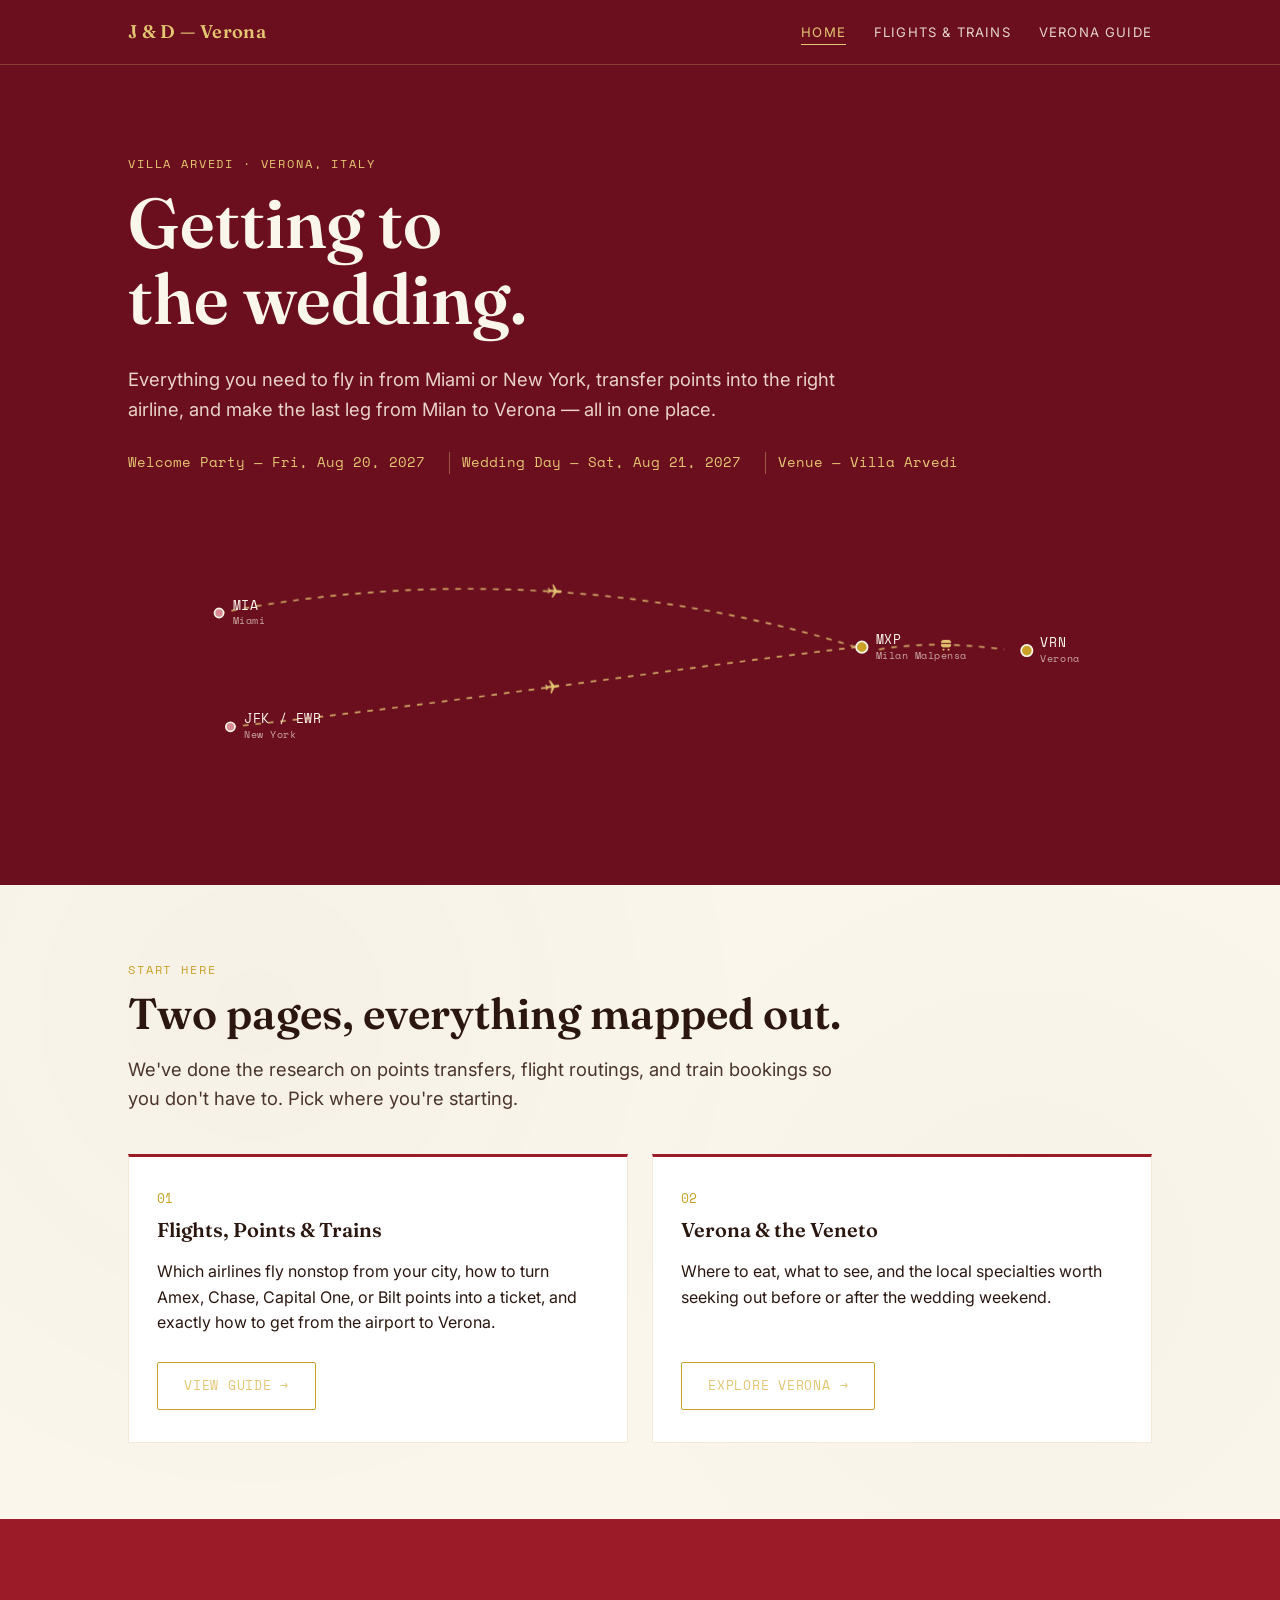
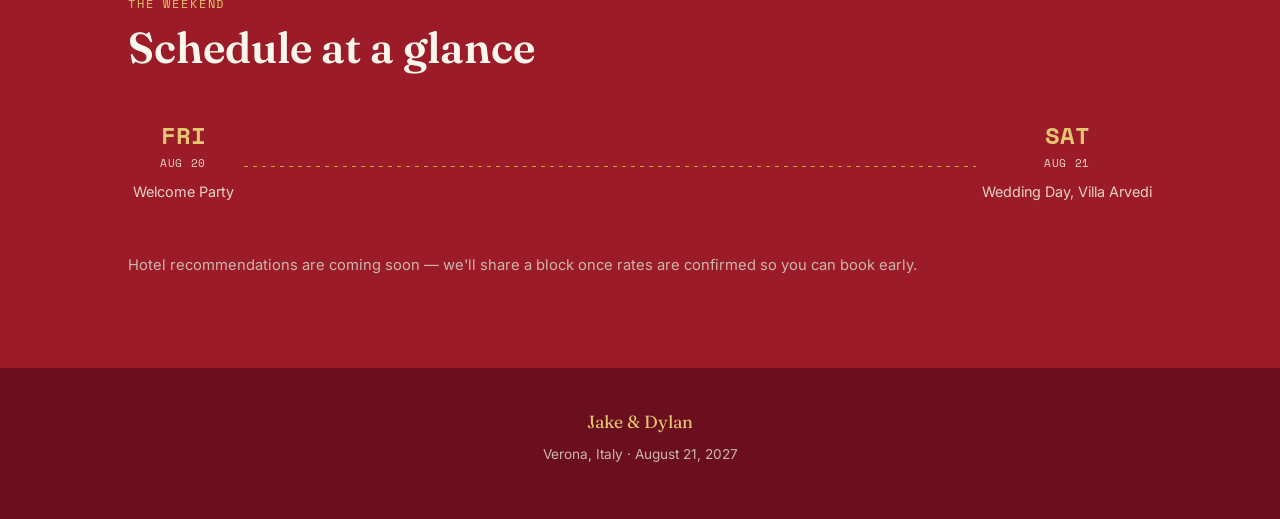
==== commit df137ac6: "Remove San Francisco — travel now covers Miami and New York only - index.html: rebuild route map wit" ====
--- a/index.html
+++ b/index.html
@@ -24,22 +24,20 @@
   <div class="wrap">
     <p class="eyebrow on-dark">Villa Arvedi · Verona, Italy</p>
     <h1>Getting to<br>the wedding.</h1>
-    <p class="lede" style="color:#e9d3c8; margin-top:18px;">Everything you need to fly in from Miami, San Francisco, or New York, transfer points into the right airline, and make the last leg from Milan to Verona — all in one place.</p>
+    <p class="lede" style="color:#e9d3c8; margin-top:18px;">Everything you need to fly in from Miami or New York, transfer points into the right airline, and make the last leg from Milan to Verona — all in one place.</p>
     <div class="hero-dates">
       <span>Welcome Party — Fri, Aug 20, 2027</span>
       <span>Wedding Day — Sat, Aug 21, 2027</span>
       <span>Venue — Villa Arvedi</span>
     </div>
 
-    <svg class="route-map" viewBox="0 0 900 260" xmlns="http://www.w3.org/2000/svg" role="img" aria-label="Flight paths from Miami, San Francisco, and New York (JFK or Newark) to Milan, then train to Verona">
-      <path class="path" d="M 90 60 C 300 10, 500 40, 640 110" />
-      <path class="path" d="M 70 190 C 280 150, 480 90, 640 110" />
-      <path class="path" d="M 110 220 C 300 200, 470 150, 640 110" />
+    <svg class="route-map" viewBox="0 0 900 260" xmlns="http://www.w3.org/2000/svg" role="img" aria-label="Flight paths from Miami and New York (JFK or Newark) to Milan, then train to Verona">
+      <path class="path" d="M 80 80 C 280 40, 480 60, 640 110" />
+      <path class="path" d="M 90 180 C 280 160, 470 130, 640 110" />
       <path class="path" d="M 660 112 C 700 105, 740 108, 770 112" stroke-dasharray="2 4" />
 
-      <g class="transit-icon" transform="translate(391,40) rotate(95) scale(0.6) translate(-12,-12)" aria-hidden="true"><path d="M21,16V14L13,9V3.5C13,2.67 12.33,2 11.5,2C10.67,2 10,2.67 10,3.5V9L2,14V16L10,13.5V19L7.5,20.5V22L11.5,21L15.5,22V20.5L13,19V13.5L21,16Z"/></g>
-      <g class="transit-icon" transform="translate(374,128) rotate(82) scale(0.6) translate(-12,-12)" aria-hidden="true"><path d="M21,16V14L13,9V3.5C13,2.67 12.33,2 11.5,2C10.67,2 10,2.67 10,3.5V9L2,14V16L10,13.5V19L7.5,20.5V22L11.5,21L15.5,22V20.5L13,19V13.5L21,16Z"/></g>
-      <g class="transit-icon" transform="translate(383,173) rotate(78) scale(0.6) translate(-12,-12)" aria-hidden="true"><path d="M21,16V14L13,9V3.5C13,2.67 12.33,2 11.5,2C10.67,2 10,2.67 10,3.5V9L2,14V16L10,13.5V19L7.5,20.5V22L11.5,21L15.5,22V20.5L13,19V13.5L21,16Z"/></g>
+      <g class="transit-icon" transform="translate(375,61) rotate(93) scale(0.6) translate(-12,-12)" aria-hidden="true"><path d="M21,16V14L13,9V3.5C13,2.67 12.33,2 11.5,2C10.67,2 10,2.67 10,3.5V9L2,14V16L10,13.5V19L7.5,20.5V22L11.5,21L15.5,22V20.5L13,19V13.5L21,16Z"/></g>
+      <g class="transit-icon" transform="translate(373,145) rotate(83) scale(0.6) translate(-12,-12)" aria-hidden="true"><path d="M21,16V14L13,9V3.5C13,2.67 12.33,2 11.5,2C10.67,2 10,2.67 10,3.5V9L2,14V16L10,13.5V19L7.5,20.5V22L11.5,21L15.5,22V20.5L13,19V13.5L21,16Z"/></g>
       <g class="transit-icon transit-icon-train" transform="translate(719,108) scale(0.55) translate(-12,-12)" aria-hidden="true">
         <rect x="4" y="4" width="16" height="12" rx="4"/>
         <rect class="train-window" x="4" y="9" width="16" height="1.6"/>
@@ -47,9 +45,8 @@
         <circle cx="16" cy="19.5" r="1.7"/>
       </g>
 
-      <g class="pin"><circle cx="90" cy="60" r="4"/><text x="102" y="57">SFO</text><text class="sub" x="102" y="70">San Francisco</text></g>
-      <g class="pin"><circle cx="70" cy="190" r="4"/><text x="82" y="187">MIA</text><text class="sub" x="82" y="200">Miami</text></g>
-      <g class="pin"><circle cx="110" cy="220" r="4"/><text x="122" y="217">JFK / EWR</text><text class="sub" x="122" y="230">New York</text></g>
+      <g class="pin"><circle cx="80" cy="80" r="4"/><text x="92" y="77">MIA</text><text class="sub" x="92" y="90">Miami</text></g>
+      <g class="pin"><circle cx="90" cy="180" r="4"/><text x="102" y="177">JFK / EWR</text><text class="sub" x="102" y="190">New York</text></g>
 
       <g class="pin dest"><circle cx="645" cy="110" r="5"/><text x="657" y="107">MXP</text><text class="sub" x="657" y="120">Milan Malpensa</text></g>
       <g class="pin dest"><circle cx="790" cy="113" r="5"/><text x="802" y="110">VRN</text><text class="sub" x="802" y="123">Verona</text></g>
--- a/style.css
+++ b/style.css
@@ -187,7 +187,6 @@
 .route-map .path:nth-of-type(1){animation-delay:.15s;}
 .route-map .path:nth-of-type(2){animation-delay:.4s;}
 .route-map .path:nth-of-type(3){animation-delay:.65s;}
-.route-map .path:nth-of-type(4){animation-delay:1.05s;}
 @keyframes route-draw{
   from{stroke-dashoffset:220; opacity:0;}
   to{stroke-dashoffset:0; opacity:0.85;}
@@ -206,10 +205,9 @@
 .route-map .transit-icon circle{fill:var(--gold-soft);}
 .route-map .transit-icon .train-window{fill:var(--bordeaux-deep);}
 .route-map .transit-icon{animation:icon-pop .5s ease-out both;}
-.route-map .transit-icon:nth-of-type(1){animation-delay:1.55s;}
-.route-map .transit-icon:nth-of-type(2){animation-delay:1.8s;}
-.route-map .transit-icon:nth-of-type(3){animation-delay:2.05s;}
-.route-map .transit-icon:nth-of-type(4){animation-delay:2.45s;}
+.route-map .transit-icon:nth-of-type(1){animation-delay:1.8s;}
+.route-map .transit-icon:nth-of-type(2){animation-delay:2.05s;}
+.route-map .transit-icon:nth-of-type(3){animation-delay:2.3s;}
 @keyframes icon-pop{
   from{opacity:0; scale:0.5;}
   to{opacity:1; scale:1;}
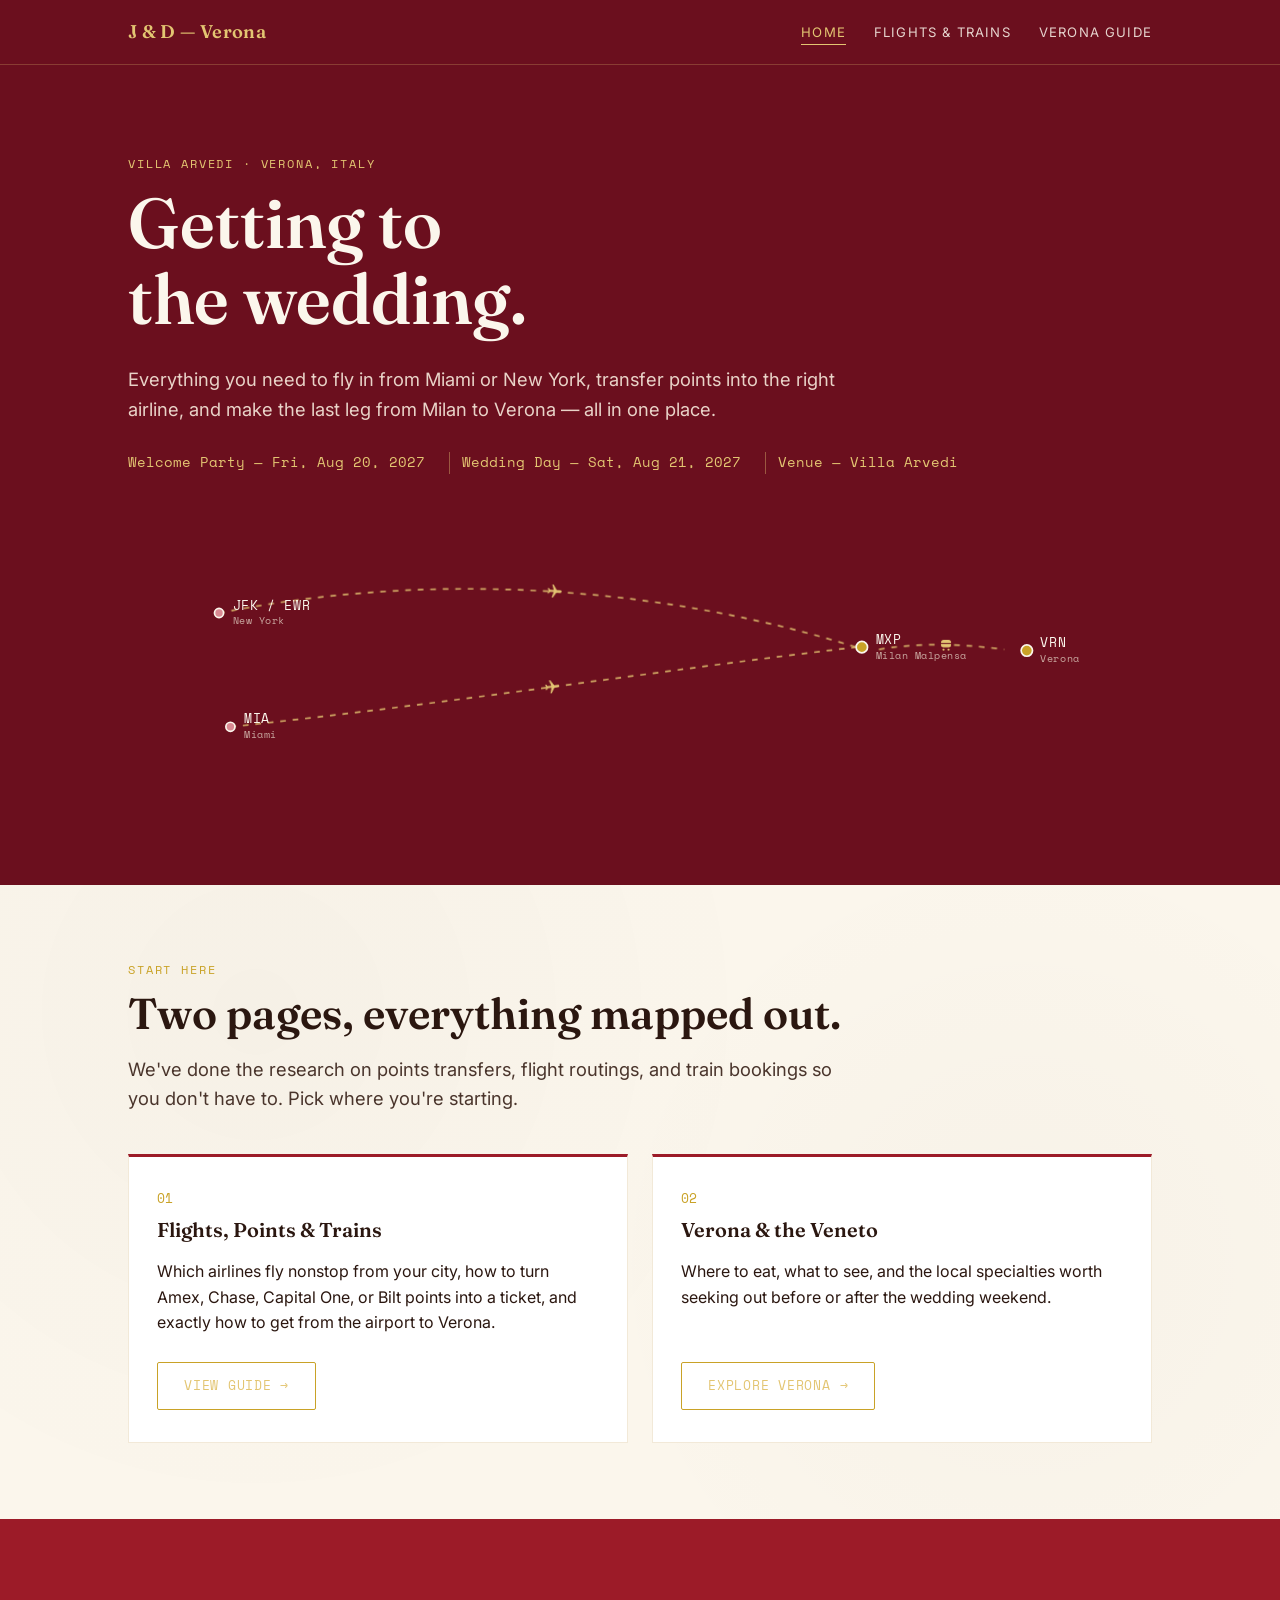
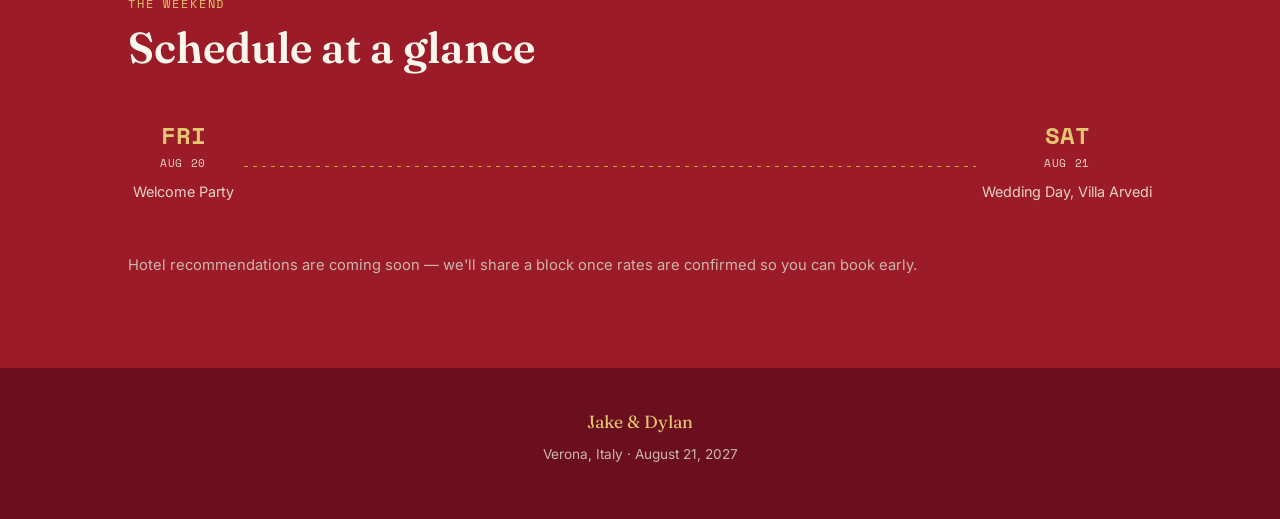
==== commit 5436b7ce: "Fix route map geography — New York above Miami, not below Swapped the pin labels so New York (JFK/EW" ====
--- a/index.html
+++ b/index.html
@@ -45,8 +45,8 @@
         <circle cx="16" cy="19.5" r="1.7"/>
       </g>
 
-      <g class="pin"><circle cx="80" cy="80" r="4"/><text x="92" y="77">MIA</text><text class="sub" x="92" y="90">Miami</text></g>
-      <g class="pin"><circle cx="90" cy="180" r="4"/><text x="102" y="177">JFK / EWR</text><text class="sub" x="102" y="190">New York</text></g>
+      <g class="pin"><circle cx="80" cy="80" r="4"/><text x="92" y="77">JFK / EWR</text><text class="sub" x="92" y="90">New York</text></g>
+      <g class="pin"><circle cx="90" cy="180" r="4"/><text x="102" y="177">MIA</text><text class="sub" x="102" y="190">Miami</text></g>
 
       <g class="pin dest"><circle cx="645" cy="110" r="5"/><text x="657" y="107">MXP</text><text class="sub" x="657" y="120">Milan Malpensa</text></g>
       <g class="pin dest"><circle cx="790" cy="113" r="5"/><text x="802" y="110">VRN</text><text class="sub" x="802" y="123">Verona</text></g>
